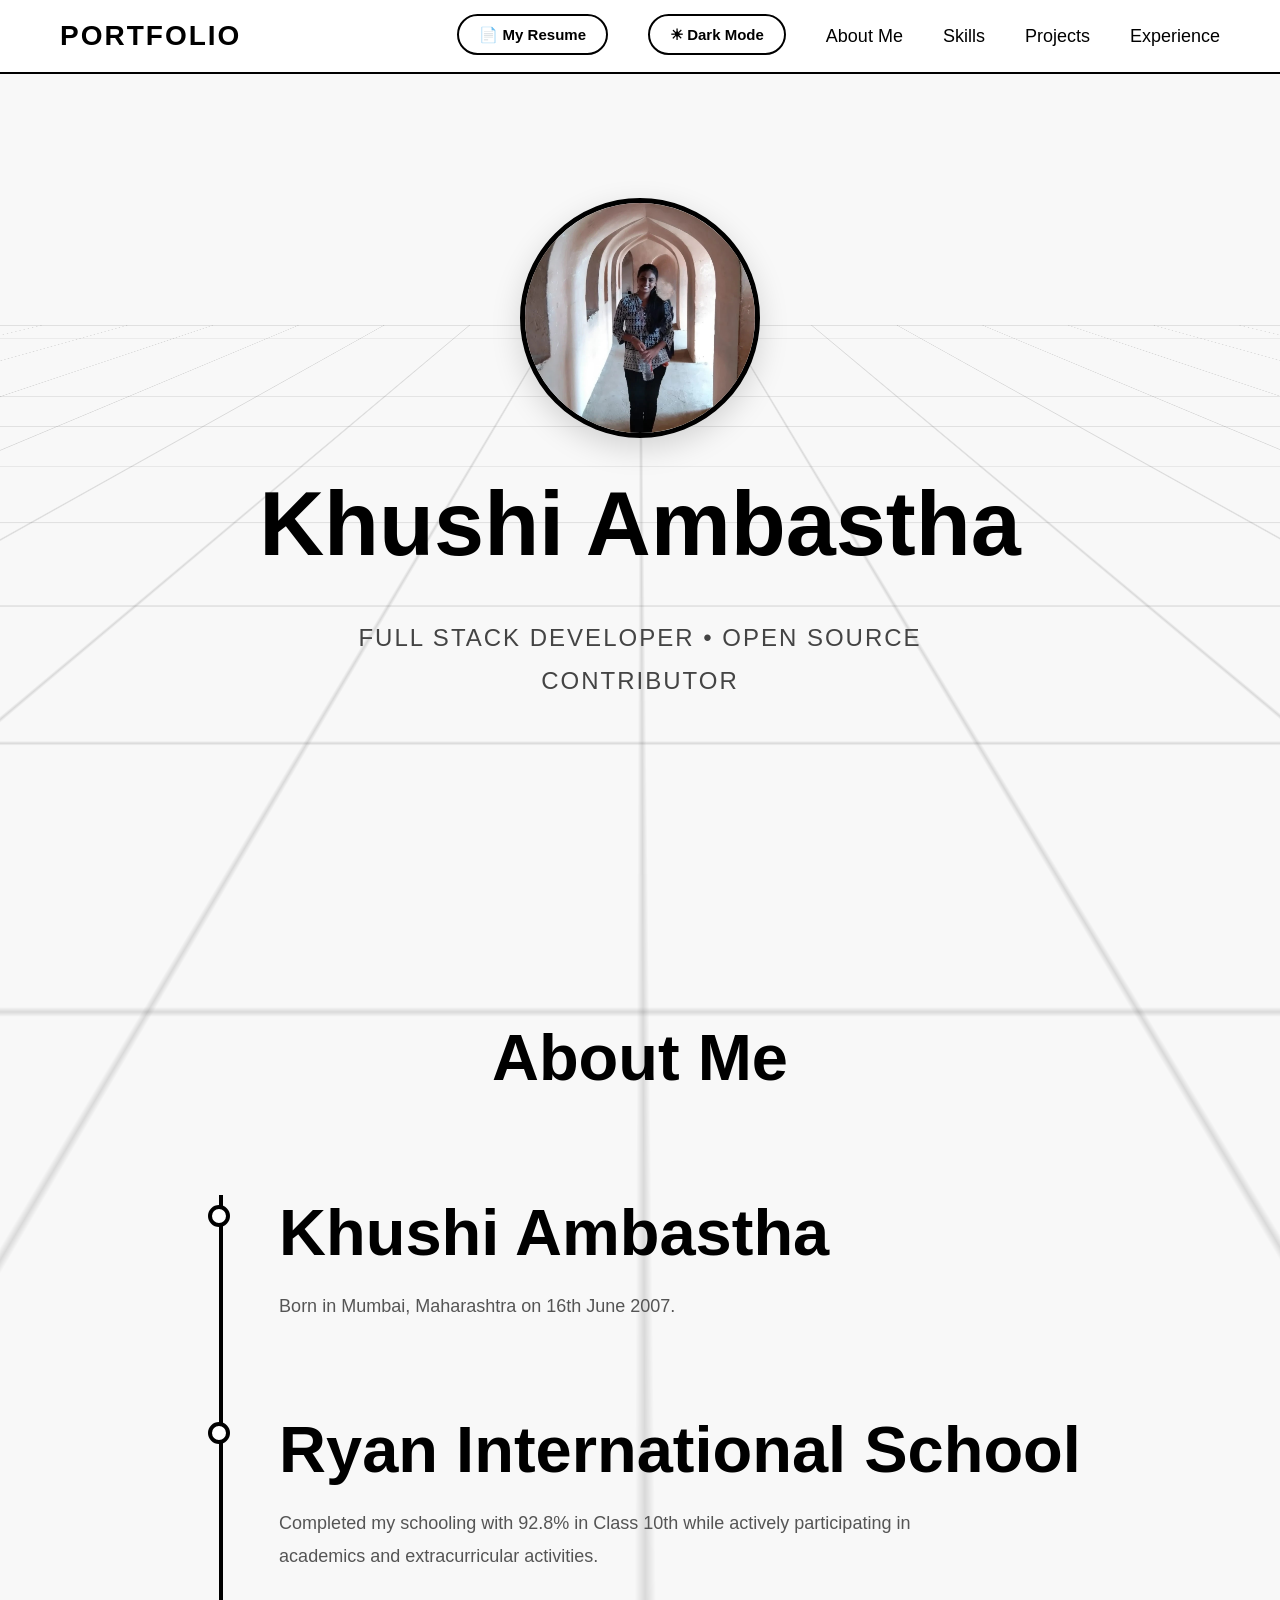
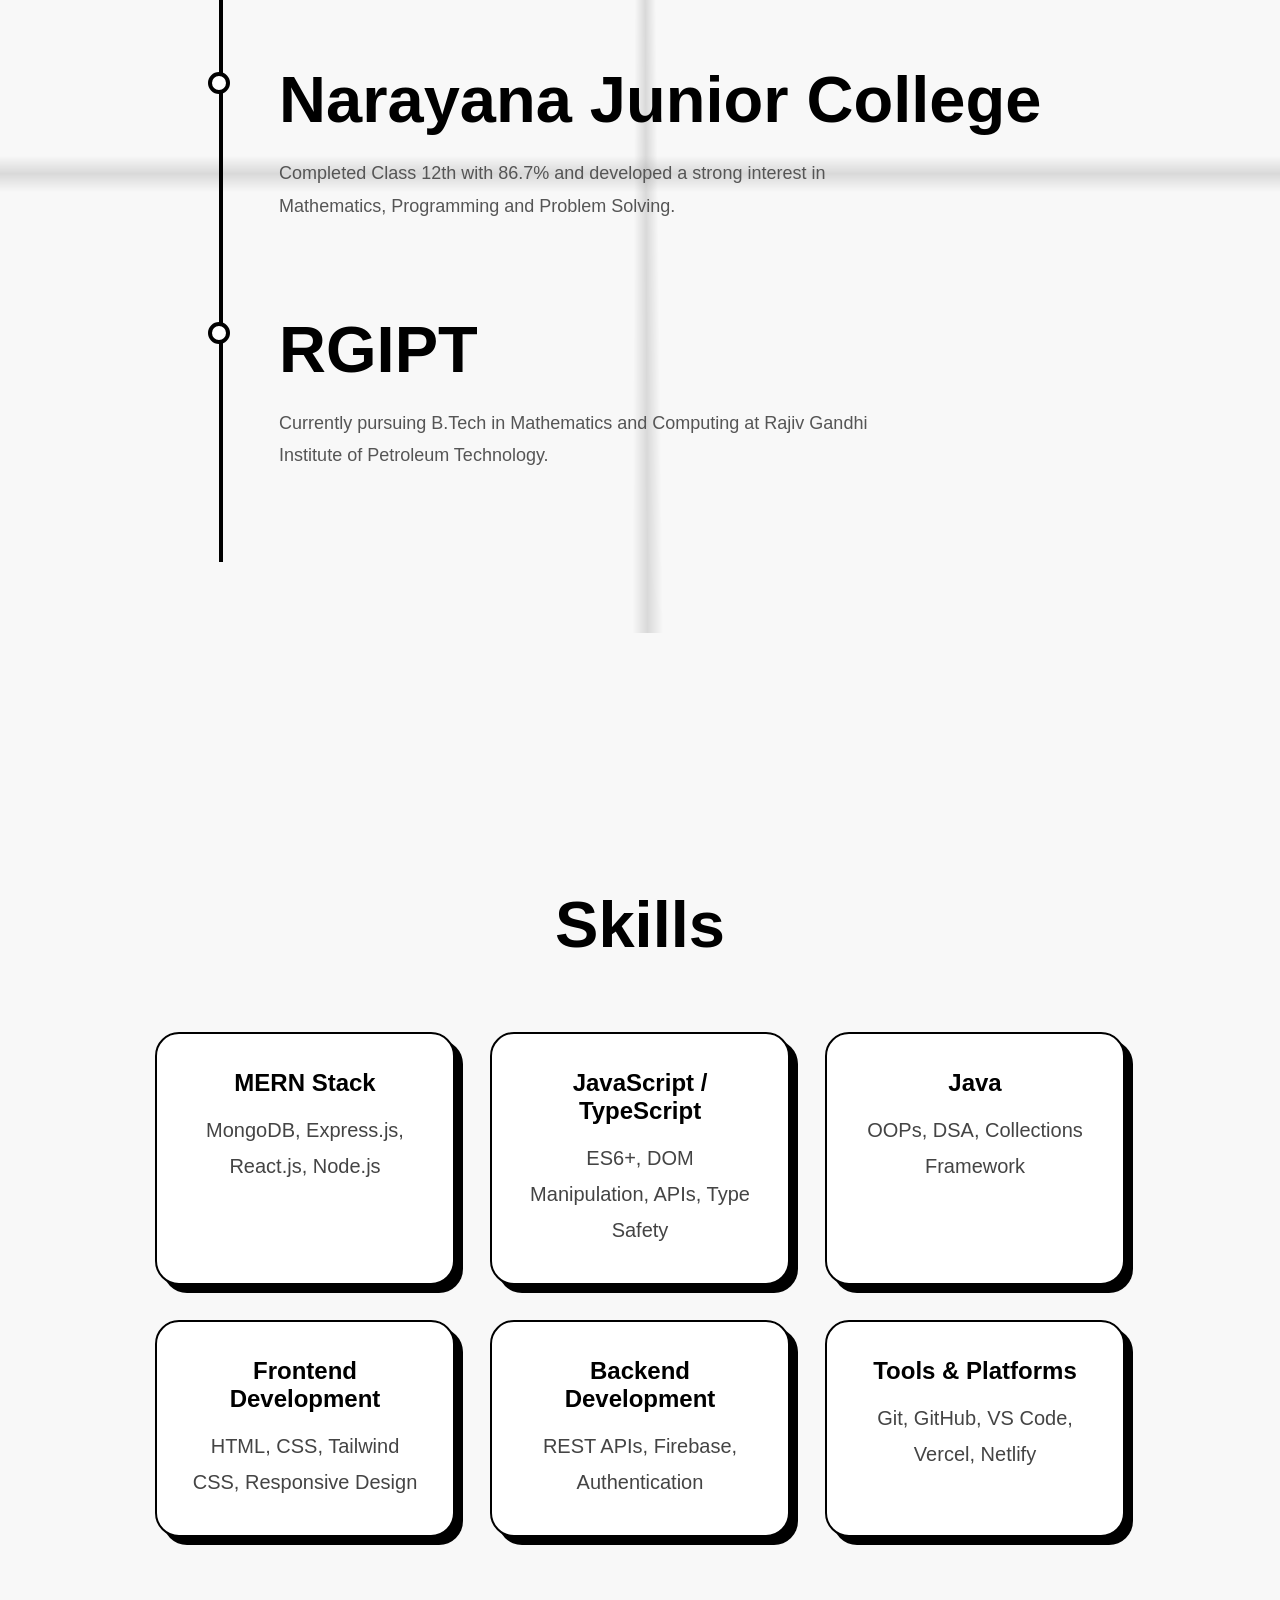
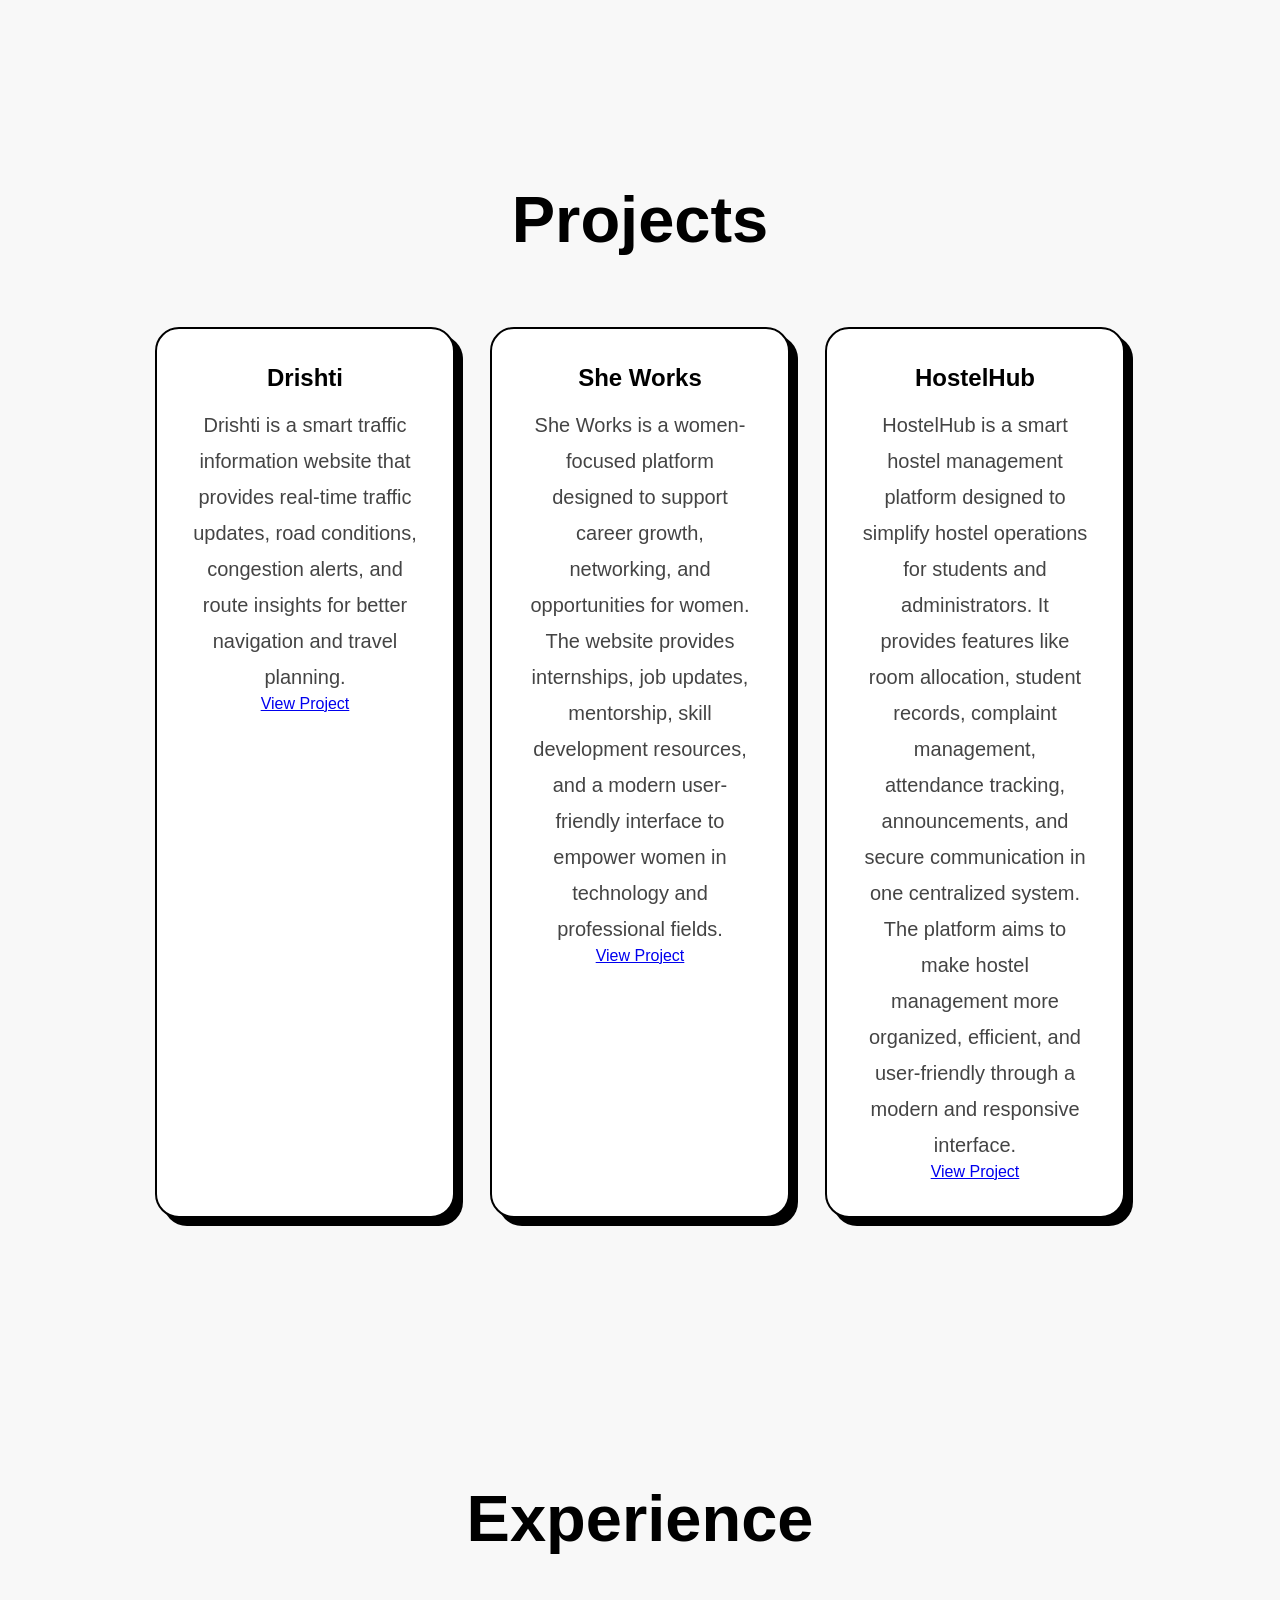
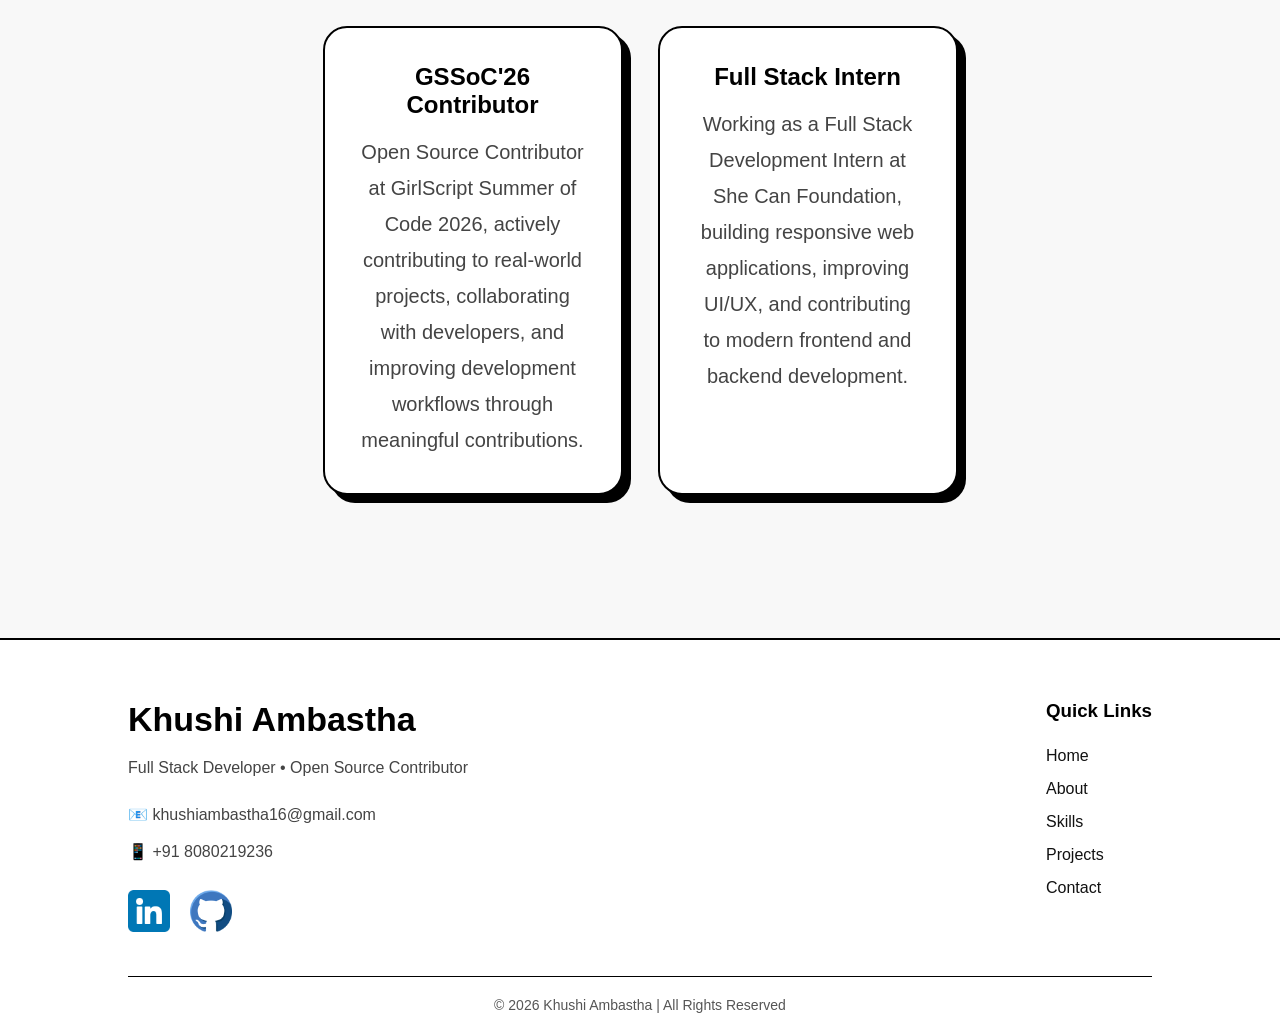
==== toggle.html @ fe1d8bb5 "Initial portfolio website" ====
<!DOCTYPE html>
<html lang="en">
<head>
  <meta charset="UTF-8">
  <meta name="viewport" content="width=device-width, initial-scale=1.0">
  <title> Personal Portfolio</title>

  <!-- CSS LINK -->
  <link rel="stylesheet" href="toggle.css">

</head>

<body>
  <div class="grid-bg"></div>
  <div class="glow"></div>
<header>

  <a href="#home" class="logo">
    PORTFOLIO
  </a>

  <nav>

    <ul>
<li>

  <a href="resume.pdf" download class="resume-btn">

    📄 My Resume

  </a>

</li>

        <li>

  <a href="Index.html" class="theme-btn">

    ☀ Dark Mode

  </a>

</li>

      <li>
        <a href="#about">About Me</a>
      </li>

      <li>
        <a href="#skills">Skills</a>
      </li>

      <li>
        <a href="#projects">Projects</a>
      </li>

      <li>
        <a href="#experience">Experience</a>
      </li>
      

    </ul>

  </nav>

</header>
<section class="hero" id="home">
  <img src="images/profile.png" alt="profile" class="profile-img">
  <h1>Khushi Ambastha</h1>
  <p> FULL STACK DEVELOPER • OPEN SOURCE CONTRIBUTOR</p>
</section>

  <section id="about">

  <h1>About Me</h1>

  <div class="timeline">

    <div class="timeline-item">
      <div class="timeline-dot"></div>

      <div class="timeline-content">
        <h1>Khushi Ambastha</h1>

        <p>
          Born in Mumbai, Maharashtra on 16th June 2007.
        </p>
      </div>
    </div>

    <div class="timeline-item">
      <div class="timeline-dot"></div>

      <div class="timeline-content">
        <h1>Ryan International School</h1>

        <p>
          Completed my schooling with 92.8% in Class 10th while
          actively participating in academics and extracurricular
          activities.
        </p>
      </div>
    </div>

    <div class="timeline-item">
      <div class="timeline-dot"></div>

      <div class="timeline-content">
        <h1>Narayana Junior College</h1>

        <p>
          Completed Class 12th with 86.7% and developed a strong
          interest in Mathematics, Programming and Problem Solving.
        </p>
      </div>
    </div>

    <div class="timeline-item">
      <div class="timeline-dot"></div>

      <div class="timeline-content">
        <h1>RGIPT</h1>

        <p>
          Currently pursuing B.Tech in Mathematics and Computing at
          Rajiv Gandhi Institute of Petroleum Technology.
        </p>
      </div>
    </div>

  </div>

</section>

  <section id="skills">

  <h1>Skills</h1>

  <div class="cards">

    <!-- SKILL 1 -->

    <div class="card">

      <h3>MERN Stack</h3>

      <p>
        MongoDB, Express.js, React.js, Node.js
      </p>

    </div>

    <!-- SKILL 2 -->

    <div class="card">

      <h3>JavaScript / TypeScript</h3>

      <p>
        ES6+, DOM Manipulation, APIs, Type Safety
      </p>

    </div>

    <!-- SKILL 3 -->

    <div class="card">

      <h3>Java</h3>

      <p>
        OOPs, DSA, Collections Framework
      </p>

    </div>

    <!-- SKILL 4 -->

    <div class="card">

      <h3>Frontend Development</h3>

      <p>
        HTML, CSS, Tailwind CSS, Responsive Design
      </p>

    </div>

    <!-- SKILL 5 -->

    <div class="card">

      <h3>Backend Development</h3>

      <p>
        REST APIs, Firebase, Authentication
      </p>

    </div>

    <!-- SKILL 6 -->

    <div class="card">

      <h3>Tools & Platforms</h3>

      <p>
        Git, GitHub, VS Code, Vercel, Netlify
      </p>

    </div>

  </div>

</section>

  <section id="projects">

  <h1>Projects</h1>

  <div class="cards">


    <!-- PROJECT 1 -->

<div class="card project-card">

  <h3>Drishti</h3>

  <p>
    Drishti is a smart traffic information website that provides
    real-time traffic updates, road conditions, congestion alerts,
    and route insights for better navigation and travel planning.
  </p>

  <a
    href="https://drishti-omxc.vercel.app/"
    target="_blank"
    class="project-btn"
  >

    View Project

  </a>

</div>

    <!-- PROJECT 2 -->

   <div class="card project-card">

  <h3>She Works</h3>

  <p>
    <p>
  She Works is a women-focused platform designed to support
  career growth, networking, and opportunities for women.
  The website provides internships, job updates, mentorship,
  skill development resources, and a modern user-friendly
  interface to empower women in technology and professional fields.
  </p>

  <a
    href="https://github.com/codecrafted1/SheWorks"
    target="_blank"
    class="project-btn"
  >

    View Project

  </a>

</div>

    <!-- PROJECT 3 -->

   <div class="card project-card">

  <h3>HostelHub</h3>

  <p>
    <p>
  HostelHub is a smart hostel management platform designed to simplify hostel operations for students and administrators. It provides features like room allocation, student records, complaint management, attendance tracking, announcements, and secure communication in one centralized system. The platform aims to make hostel management more organized, efficient, and user-friendly through a modern and responsive interface.

  </p>

  <a
    href="https://hostelhub-kappa.vercel.app/"
    target="_blank"
    class="project-btn"
  >

    View Project

  </a>

</div>

  </div>

</section>


  <section id="experience">

  <h1>Experience</h1>

  <div class="cards">

    <!-- EXPERIENCE 1 -->

    <div class="card">

      <h3>GSSoC'26 Contributor</h3>

      <p>
        Open Source Contributor at GirlScript Summer of Code 2026,
        actively contributing to real-world projects, collaborating
        with developers, and improving development workflows through
        meaningful contributions.
      </p>

    </div>

    <!-- EXPERIENCE 2 -->

    <div class="card">

      <h3>Full Stack Intern</h3>

      <p>
        Working as a Full Stack Development Intern at She Can Foundation,
        building responsive web applications, improving UI/UX,
        and contributing to modern frontend and backend development.
      </p>

    </div>

  </div>

</section>

<footer>

  <div class="footer-container">

    <!-- LEFT SIDE -->

    <div class="footer-left">

      <h2>Khushi Ambastha</h2>

      <p>
        Full Stack Developer • Open Source Contributor
      </p>

      <div class="contact-info">

        <p>📧 khushiambastha16@gmail.com</p>

        <p>📱 +91 8080219236</p>

      </div>

      <!-- SOCIAL LINKS -->

      <div class="social-icons">

        <!-- LINKEDIN -->

        <a href="https://www.linkedin.com/in/khushi-ambastha-08712937b" target="_blank">

          <img src="images/linkedin.png" alt="linkedin">

        </a>

        <!-- GITHUB -->

        <a href="https://github.com/codecrafted1" target="_blank">

          <img src="images/github.png" alt="github">

        </a>

      </div>

    </div>

    <!-- RIGHT SIDE -->

    <div class="footer-right">

      <h3>Quick Links</h3>

      <a href="#home">Home</a>
      <a href="#about">About</a>
      <a href="#skills">Skills</a>
      <a href="#projects">Projects</a>
      <a href="#contact">Contact</a>

    </div>

  </div>

  <!-- BOTTOM -->

  <div class="footer-bottom">

    © 2026 Khushi Ambastha | All Rights Reserved

  </div>

</footer>
</body>
<script src="script.js" defer></script>
</html>
---- toggle.css ----
/* =========================
   GLOBAL
========================= */

*{
  margin:0;
  padding:0;
  box-sizing:border-box;
  scroll-behavior:smooth;
  font-family:Arial, Helvetica, sans-serif;
}

body{

  background:#f8f8f8;

  color:#111;

  overflow-x:hidden;
}

/* =========================
   HEADER
========================= */

header{

  position:fixed;

  top:0;
  left:0;

  width:100%;

  padding:20px 60px;

  background:white;

  display:flex;

  justify-content:space-between;

  align-items:center;

  z-index:1000;

  border-bottom:2px solid black;
}

.logo{

  font-size:28px;

  font-weight:bold;

  text-decoration:none;

  color:black;

  letter-spacing:2px;

  transition:0.3s;
}

.logo:hover{

  transform:scale(1.05);
}

/* =========================
   NAVBAR
========================= */

nav ul{

  display:flex;

  gap:40px;

  list-style:none;
}

nav ul li a{

  text-decoration:none;

  color:black;

  font-size:18px;

  position:relative;

  transition:0.3s;
}

nav ul li a::after{

  content:"";

  position:absolute;

  left:0;
  bottom:-5px;

  width:0%;

  height:2px;

  background:black;

  transition:0.3s;
}

nav ul li a:hover::after{

  width:100%;
}

/* =========================
   3D GRID BACKGROUND
========================= */

.grid-bg{

  position:fixed;

  inset:0;

  z-index:-2;

  background-image:
    linear-gradient(rgba(0,0,0,0.12) 1px, transparent 1px),
    linear-gradient(90deg, rgba(0,0,0,0.12) 1px, transparent 1px);

  background-size:80px 80px;

  transform:
    perspective(1000px)
    rotateX(75deg)
    scale(2);

  animation:gridMove 10s linear infinite;
}

@keyframes gridMove{

  from{
    background-position:0 0;
  }

  to{
    background-position:0 200px;
  }
}

/* =========================
   SECTION
========================= */

section{

  min-height:100vh;

  display:flex;

  flex-direction:column;

  align-items:center;

  justify-content:center;

  text-align:center;

  padding:120px 20px;
}

section h1{

  font-size:65px;

  color:black;

  margin-bottom:20px;
}

section p{

  max-width:700px;

  font-size:20px;

  color:#444;

  line-height:1.8;
}

/* =========================
   HERO
========================= */

.hero h1{

  font-size:90px;
}

.hero p{

  margin-top:20px;

  font-size:24px;

  letter-spacing:2px;
}

/* =========================
   PROFILE IMAGE
========================= */

.profile-img{

  width:240px;
  height:240px;

  object-fit:cover;

  border-radius:50%;

  border:5px solid black;

  margin-bottom:35px;

  transition:0.4s;

  box-shadow:
  0 10px 30px rgba(0,0,0,0.15);
}

.profile-img:hover{

  transform:
  scale(1.05);

  box-shadow:
  0 15px 40px rgba(0,0,0,0.25);
}

/* =========================
   CARDS
========================= */

.cards{

  display:flex;

  gap:35px;

  flex-wrap:wrap;

  justify-content:center;

  margin-top:50px;
}

.card{

  width:300px;

  padding:35px;

  background:white;

  border:2px solid black;

  border-radius:24px;

  transition:0.4s;

  box-shadow:
  8px 8px 0px black;
}

.card:hover{

  transform:
  translateY(-10px);

  box-shadow:
  14px 14px 0px black;
}

.card h3{

  color:black;

  margin-bottom:15px;

  font-size:24px;
}

.card p{

  color:#444;
}

/* =========================
   BUTTON
========================= */

button{

  margin-top:35px;

  padding:16px 45px;

  border:2px solid black;

  border-radius:50px;

  background:white;

  color:black;

  font-size:18px;

  cursor:pointer;

  transition:0.3s;

  box-shadow:
  6px 6px 0px black;
}

button:hover{

  transform:
  translateY(-4px);

  box-shadow:
  10px 10px 0px black;
}

/* =========================
   FOOTER
========================= */

footer{

  background:white;

  padding:60px 10% 20px;

  border-top:2px solid black;
}

.footer-container{

  display:flex;

  justify-content:space-between;

  align-items:flex-start;

  flex-wrap:wrap;

  gap:50px;
}

.footer-left h2{

  color:black;

  font-size:34px;

  margin-bottom:15px;
}

.footer-left p{

  color:#444;

  margin-bottom:10px;

  line-height:1.7;
}

.contact-info{

  margin-top:20px;
}

.footer-right{

  display:flex;

  flex-direction:column;

  gap:15px;
}

.footer-right h3{

  color:black;

  margin-bottom:10px;
}

.footer-right a{

  text-decoration:none;

  color:#111;

  transition:0.3s;
}

.footer-right a:hover{

  transform:translateX(5px);
}

/* footer bottom */

.footer-bottom{

  text-align:center;

  margin-top:40px;

  padding-top:20px;

  border-top:1px solid black;

  color:#555;

  font-size:14px;
}

/* =========================
   SOCIAL ICONS
========================= */

.social-icons{

  display:flex;

  gap:20px;

  margin-top:25px;
}

.social-icons a img{

  width:42px;

  height:42px;

  transition:0.3s;
}

.social-icons a img:hover{

  transform:
  scale(1.12);
}


@media(max-width:768px){

  header{

    padding:20px;
  }

  nav ul{

    gap:18px;
  }

  .hero h1{

    font-size:52px;
  }

  section h1{

    font-size:42px;
  }

  section p{

    font-size:18px;
  }

  .footer-container{

    flex-direction:column;

    text-align:center;
  }

  .footer-right{

    width:100%;
  }

}
/* THEME BUTTON */

.theme-btn{

  padding:10px 20px;

  border:2px solid currentColor;

  border-radius:30px;

  text-decoration:none;

  font-size:15px;

  font-weight:bold;

  transition:0.3s;
}

/* hover */

.theme-btn:hover{

  transform:translateY(-2px);
}
/* RESUME BUTTON */

.resume-btn{

  padding:10px 20px;

  border:2px solid currentColor;

  border-radius:30px;

  text-decoration:none;

  font-size:15px;

  font-weight:bold;

  transition:0.3s;
}

.resume-btn:hover{

  transform:translateY(-2px);

  background:black;

  color:white !important;
}
/* =========================
   ABOUT TIMELINE
========================= */

.timeline{
  position:relative;
  max-width:900px;
  margin:80px auto;
  padding-left:80px;
}

/* Vertical Line */

.timeline::before{
  content:"";
  position:absolute;
  left:20px;
  top:0;
  width:4px;
  height:100%;
  background:black;
}

/* Timeline Item */

.timeline-item{
  position:relative;
  margin-bottom:90px;
  transition:0.4s ease;
}

/* Dot */

.timeline-dot{
  position:absolute;
  left:-71px;
  top:10px;

  width:22px;
  height:22px;

  border-radius:50%;

  background:white;
  border:4px solid black;

  transition:0.4s ease;
}

/* Content */

.timeline-content{
  text-align:left;
}

.timeline-content h2{
  font-size:36px;
  color:black;
  margin-bottom:15px;
  transition:0.4s;
}

.timeline-content p{
  max-width:650px;
  font-size:18px;
  line-height:1.8;
  color:#555;
}

/* Hover Effect */

.timeline-item:hover{
  transform:translateX(12px);
}

.timeline-item:hover .timeline-dot{
  background:black;

  box-shadow:
    0 0 0 8px rgba(0,0,0,0.08),
    0 0 20px rgba(0,0,0,0.2);
}

.timeline-item:hover h2{
  letter-spacing:1px;
}

/* Mobile */

@media(max-width:768px){

  .timeline{
    padding-left:50px;
  }

  .timeline-dot{
    left:-42px;
  }

  .timeline-content h2{
    font-size:28px;
  }

  .timeline-content p{
    font-size:16px;
  }
}
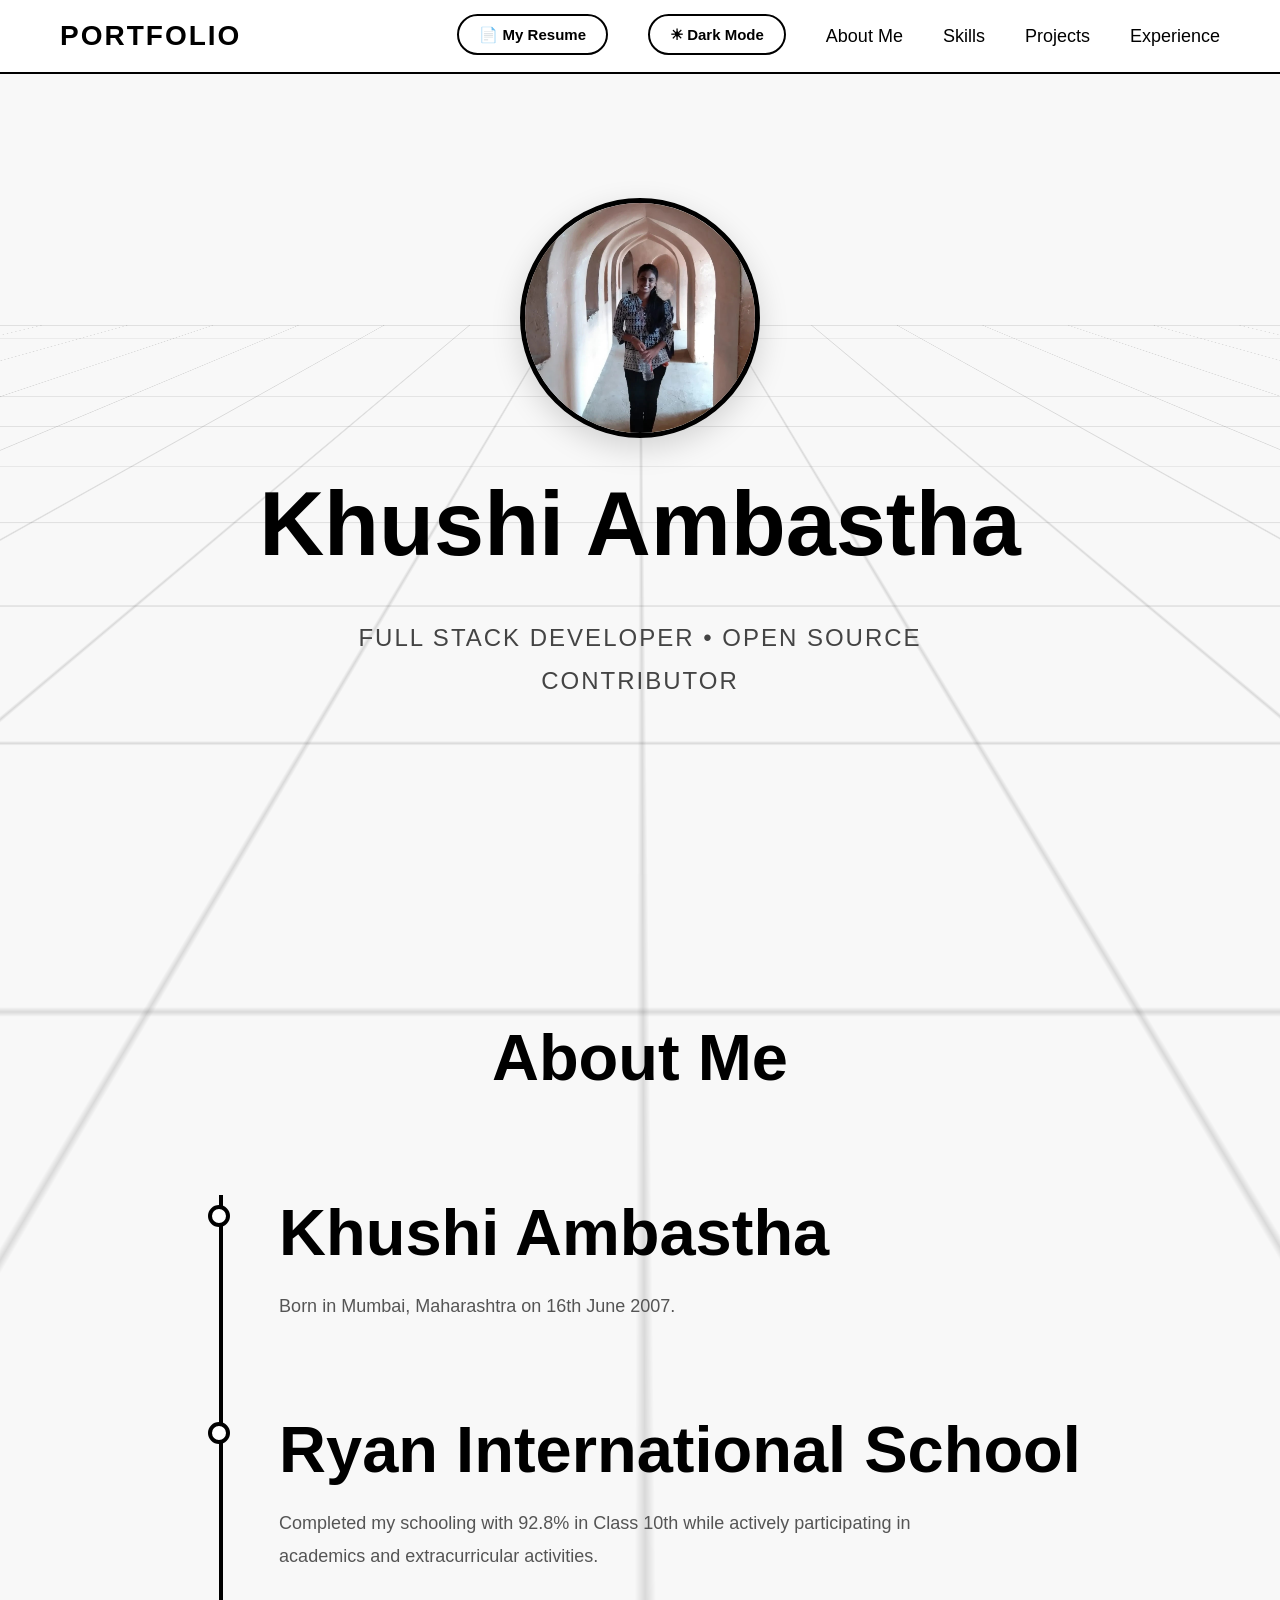
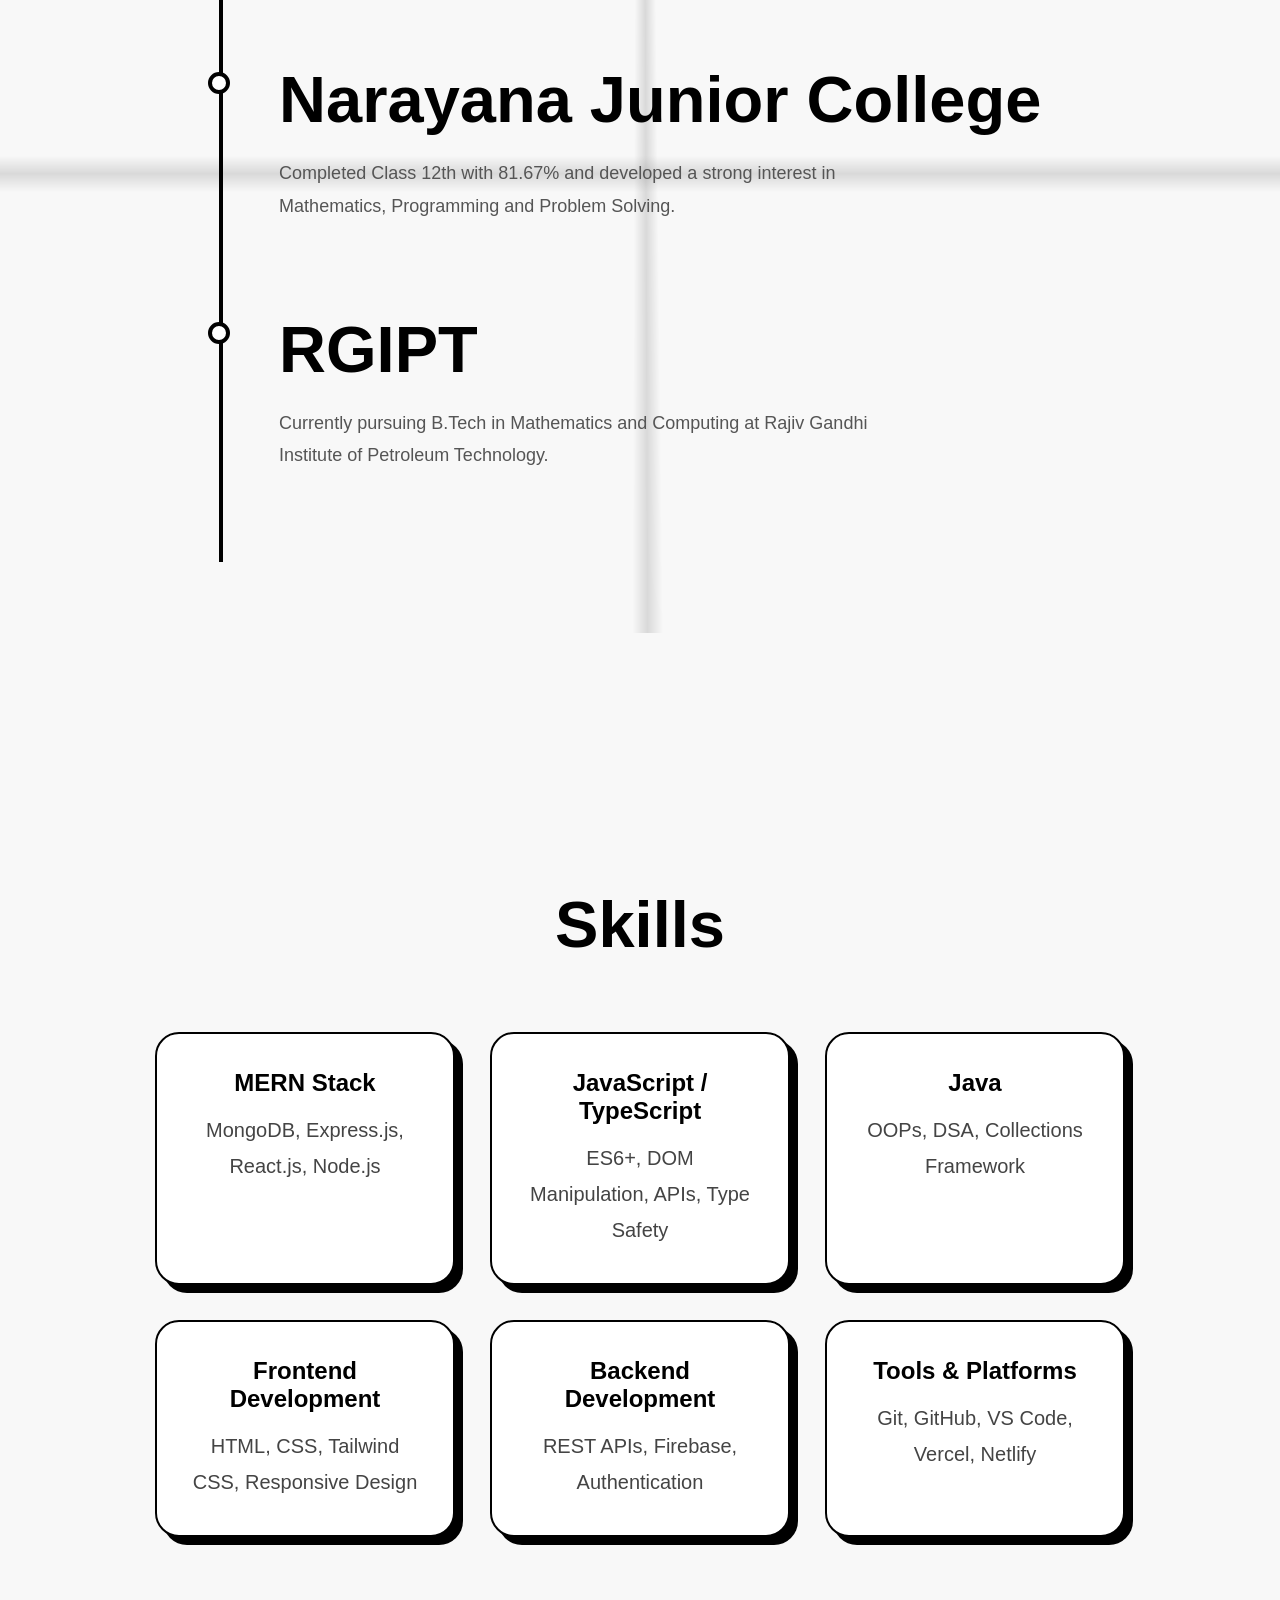
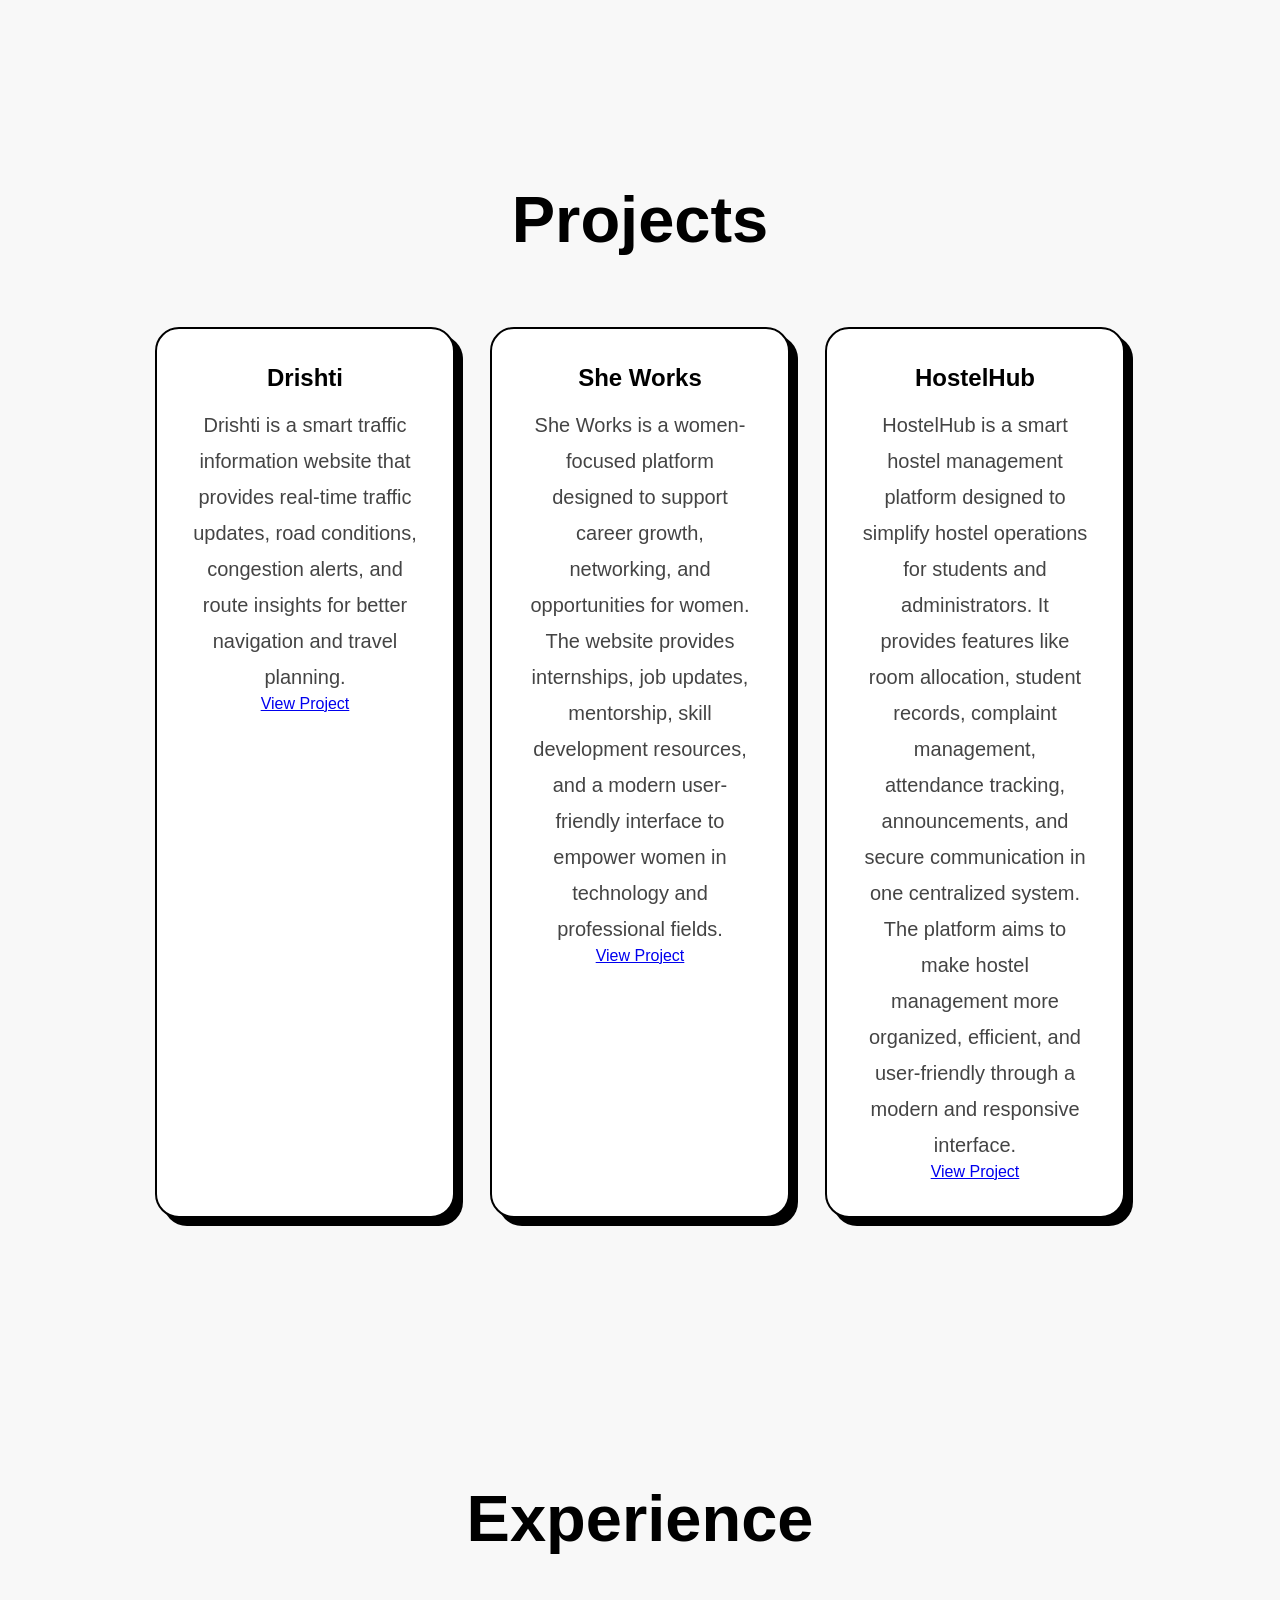
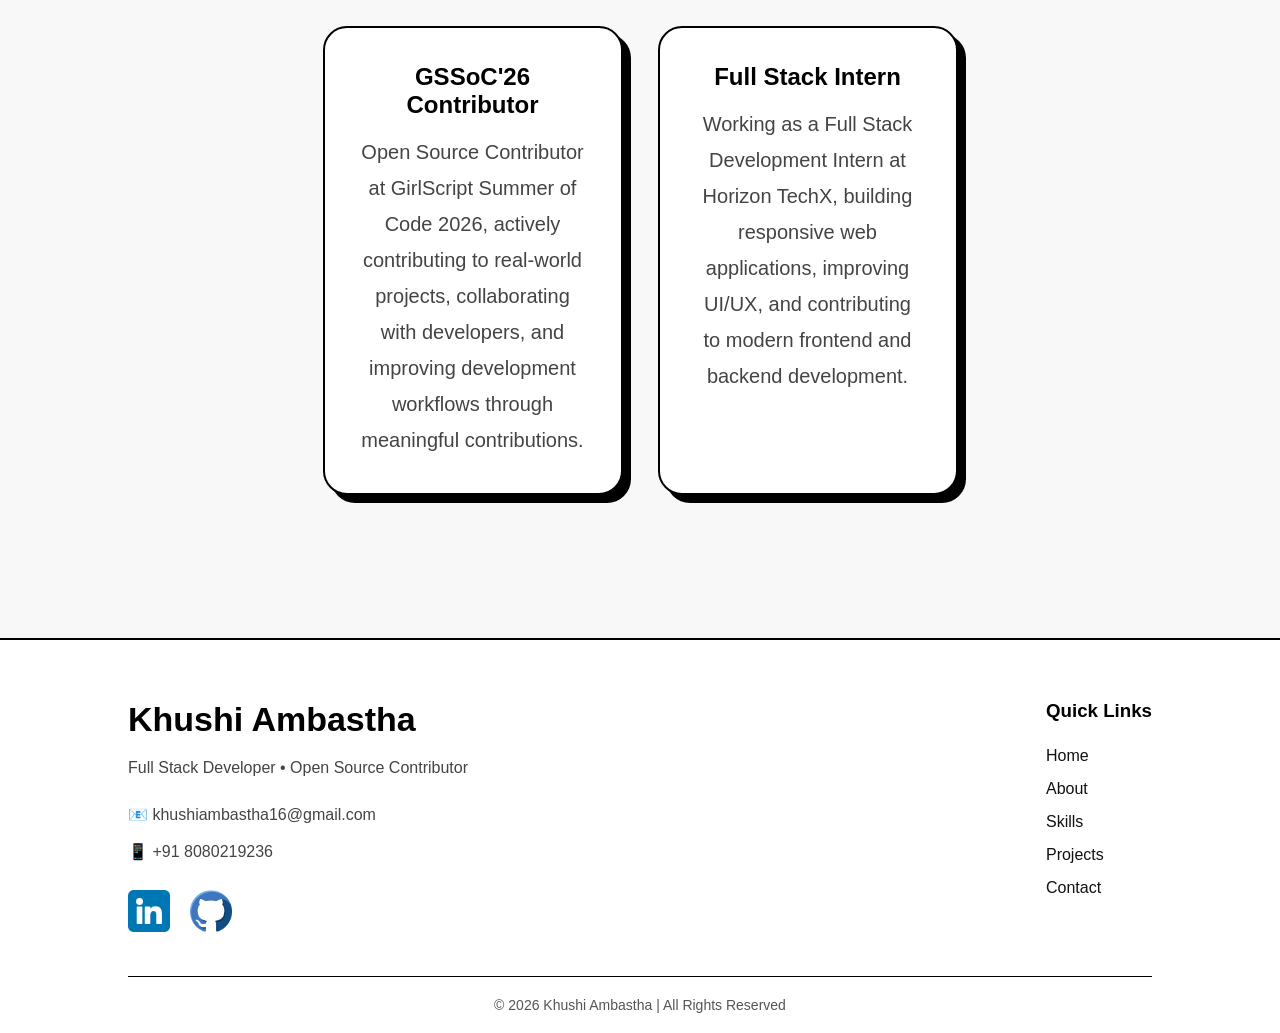
==== commit 18977453: "fix: validate cart item quantity before subtotal calculation" ====
--- a/toggle.html
+++ b/toggle.html
@@ -109,7 +109,7 @@
         <h1>Narayana Junior College</h1>
 
         <p>
-          Completed Class 12th with 86.7% and developed a strong
+          Completed Class 12th with 81.67% and developed a strong
           interest in Mathematics, Programming and Problem Solving.
         </p>
       </div>
@@ -329,7 +329,7 @@
       <h3>Full Stack Intern</h3>
 
       <p>
-        Working as a Full Stack Development Intern at She Can Foundation,
+        Working as a Full Stack Development Intern at Horizon TechX,
         building responsive web applications, improving UI/UX,
         and contributing to modern frontend and backend development.
       </p>
